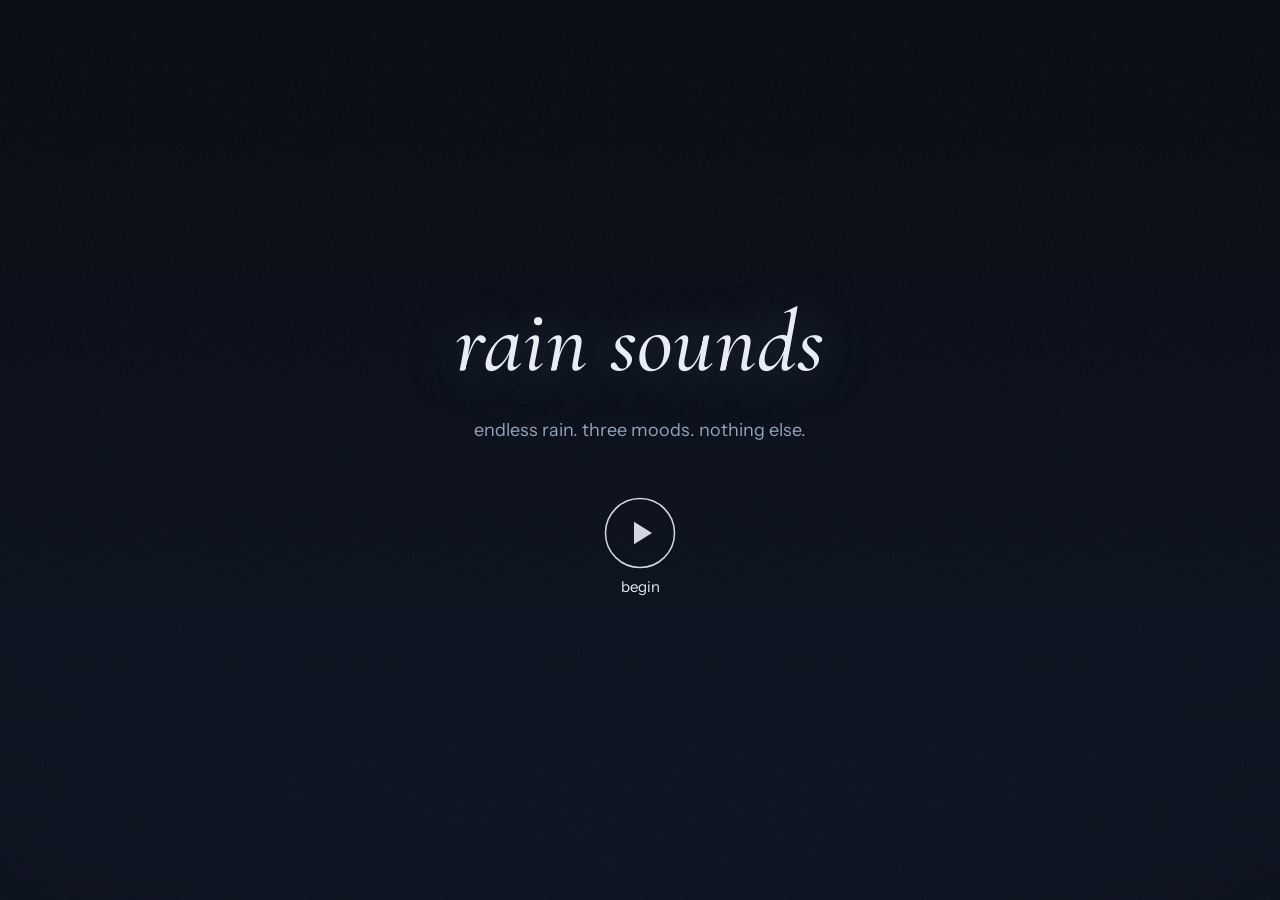
==== site/index.html @ cebce369 "Add Rain Sounds single-page website with generative rain and mood switching - site/: no-build static" ====
<!doctype html>
<html lang="en" data-theme="night">
<head>
<meta charset="utf-8">
<meta name="viewport" content="width=device-width, initial-scale=1, viewport-fit=cover">
<title>rain sounds</title>
<meta name="description" content="Endless rain. Three moods. Nothing else. Press begin and stay a while.">
<meta name="theme-color" content="#070b12">
<link rel="preconnect" href="https://fonts.googleapis.com">
<link rel="preconnect" href="https://fonts.gstatic.com" crossorigin>
<link href="https://fonts.googleapis.com/css2?family=Cormorant+Garamond:ital,wght@1,400;1,500&family=Instrument+Sans:wght@400;500&display=swap" rel="stylesheet">
<link rel="stylesheet" href="style.css">
<link rel="icon" href="data:image/svg+xml,%3Csvg xmlns='http://www.w3.org/2000/svg' viewBox='0 0 32 32'%3E%3Cpath d='M16 4C16 4 7 15.5 7 21a9 9 0 0 0 18 0C25 15.5 16 4 16 4Z' fill='%238fa8c8'/%3E%3C/svg%3E">
</head>
<body>

<canvas id="rain" aria-hidden="true"></canvas>
<div class="vignette" aria-hidden="true"></div>
<div class="grain" aria-hidden="true"></div>

<!-- Intro: the first tap is the ritual (autoplay is blocked anyway) -->
<div class="intro" id="intro">
  <h1 class="wordmark">rain sounds</h1>
  <p class="tagline">endless rain. three moods. nothing else.</p>
  <button class="begin" id="begin">
    <svg viewBox="0 0 48 48" aria-hidden="true"><circle cx="24" cy="24" r="23" fill="none" stroke="currentColor" stroke-width="1"/><path d="M20 16.5v15l12-7.5z" fill="currentColor"/></svg>
    <span>begin</span>
  </button>
  <p class="intro-note" id="intro-note" hidden></p>
</div>

<!-- Controls: fade away when you stop moving -->
<header class="brand" id="brand" hidden>
  <span class="brand-mark">rain sounds</span>
</header>

<footer class="controls" id="controls" hidden>
  <div class="controls-row">
    <button class="ctl play" id="play" aria-label="Pause" aria-keyshortcuts="Space">
      <svg class="ic-pause" viewBox="0 0 24 24" aria-hidden="true"><path d="M8 5.5h2.6v13H8zM13.4 5.5H16v13h-2.6z" fill="currentColor"/></svg>
      <svg class="ic-play" viewBox="0 0 24 24" aria-hidden="true"><path d="M8.5 5.5v13l10-6.5z" fill="currentColor"/></svg>
    </button>

    <nav class="moods" aria-label="Rain mood">
      <button class="mood" data-mood="drizzle" aria-keyshortcuts="1">drizzle</button>
      <button class="mood" data-mood="downpour" aria-keyshortcuts="2">downpour</button>
      <button class="mood" data-mood="tent" aria-keyshortcuts="3">tent</button>
    </nav>

    <div class="right">
      <label class="volume">
        <svg viewBox="0 0 24 24" aria-hidden="true"><path d="M4 9.5v5h3.5L12 18.5v-13L7.5 9.5H4z" fill="currentColor"/><path d="M15 9a4.2 4.2 0 0 1 0 6" fill="none" stroke="currentColor" stroke-width="1.6" stroke-linecap="round"/></svg>
        <input type="range" id="volume" min="0" max="100" step="1" value="80" aria-label="Volume">
      </label>
      <button class="ctl timer" id="timer" aria-label="Sleep timer">timer</button>
      <button class="ctl theme" id="theme" aria-label="Switch to day">
        <svg class="ic-sun" viewBox="0 0 24 24" aria-hidden="true"><circle cx="12" cy="12" r="4.2" fill="none" stroke="currentColor" stroke-width="1.6"/><path d="M12 2.8v2.4M12 18.8v2.4M2.8 12h2.4M18.8 12h2.4M5.5 5.5l1.7 1.7M16.8 16.8l1.7 1.7M18.5 5.5l-1.7 1.7M7.2 16.8l-1.7 1.7" stroke="currentColor" stroke-width="1.6" stroke-linecap="round"/></svg>
        <svg class="ic-moon" viewBox="0 0 24 24" aria-hidden="true"><path d="M20 14.5A8.5 8.5 0 0 1 9.5 4a8.5 8.5 0 1 0 10.5 10.5z" fill="none" stroke="currentColor" stroke-width="1.6" stroke-linejoin="round"/></svg>
      </button>
    </div>
  </div>
  <p class="mood-desc" id="mood-desc"></p>
</footer>

<noscript><p class="noscript">rain sounds needs JavaScript to make it rain.</p></noscript>

<script src="app.js"></script>
</body>
</html>
---- site/style.css ----
/* rain sounds — a 2am rain-streaked window.
   Tokens first; every value is a step on a scale. */

:root {
  /* type scale (1.25) */
  --t-xs: 0.813rem;  /* 13px — captions only */
  --t-sm: 0.938rem;  /* 15px — controls */
  --t-md: 1.125rem;  /* 18px — body/tagline */
  --t-lg: 1.75rem;
  --t-display: clamp(3rem, 9vw, 5.5rem);
  /* space scale */
  --s-1: 0.5rem; --s-2: 1rem; --s-3: 1.5rem; --s-4: 2.5rem; --s-5: 4rem;
  --ease: cubic-bezier(0.25, 0.1, 0.25, 1);
  --fade: 800ms;

  /* night — the identity */
  --bg-0: #070b12;
  --bg-1: #0b1322;
  --ink: #e8edf5;
  --ink-soft: #93a3ba;
  --glow: #a8c4e6;
  --line: rgba(168, 196, 230, 0.22);
  --grain-op: 0.05;
}

[data-theme="day"] {
  /* overcast morning — a designed theme, not an inversion */
  --bg-0: #b6c2cf;
  --bg-1: #d4dce4;
  --ink: #1b2634;
  --ink-soft: #46566b;
  --glow: #33475f;
  --line: rgba(27, 38, 52, 0.25);
  --grain-op: 0.04;
}

* { margin: 0; padding: 0; box-sizing: border-box; }

[hidden] { display: none !important; }

html, body { height: 100%; }

body {
  font-family: "Instrument Sans", system-ui, sans-serif;
  font-size: var(--t-md);
  color: var(--ink);
  background: linear-gradient(to bottom, var(--bg-0), var(--bg-1));
  overflow: hidden;
  transition: background 1.2s var(--ease), color 1.2s var(--ease);
  -webkit-font-smoothing: antialiased;
}

body.hide-cursor { cursor: none; }

canvas#rain { position: fixed; inset: 0; width: 100%; height: 100%; display: block; }

.vignette {
  position: fixed; inset: 0; pointer-events: none;
  background: radial-gradient(ellipse 120% 90% at 50% 40%, transparent 55%, rgba(0,0,0,0.35));
}
[data-theme="day"] .vignette {
  background: radial-gradient(ellipse 120% 90% at 50% 40%, transparent 60%, rgba(27,38,52,0.18));
}

/* film grain: tiled SVG noise, faint */
.grain {
  position: fixed; inset: -50%; width: 200%; height: 200%;
  pointer-events: none; opacity: var(--grain-op);
  background-image: url("data:image/svg+xml,%3Csvg xmlns='http://www.w3.org/2000/svg' width='240' height='240'%3E%3Cfilter id='n'%3E%3CfeTurbulence type='fractalNoise' baseFrequency='0.85' numOctaves='2'/%3E%3C/filter%3E%3Crect width='240' height='240' filter='url(%23n)'/%3E%3C/svg%3E");
  animation: grain-shift 900ms steps(3) infinite;
}
@keyframes grain-shift {
  0% { transform: translate(0, 0); }
  33% { transform: translate(-2%, 1%); }
  66% { transform: translate(1%, -2%); }
  100% { transform: translate(0, 0); }
}

/* ---------- intro ---------- */

.intro {
  position: fixed; inset: 0; z-index: 3;
  display: flex; flex-direction: column; align-items: center; justify-content: center;
  gap: var(--s-3); text-align: center; padding: var(--s-3);
  transition: opacity 1.4s var(--ease), visibility 1.4s;
}
.intro.gone { opacity: 0; visibility: hidden; pointer-events: none; }

.wordmark {
  font-family: "Cormorant Garamond", serif;
  font-style: italic; font-weight: 500;
  font-size: var(--t-display);
  letter-spacing: 0.01em;
  text-shadow: 0 0 60px color-mix(in srgb, var(--glow) 35%, transparent);
}

.tagline { color: var(--ink-soft); font-size: var(--t-md); }

.begin {
  margin-top: var(--s-2);
  display: flex; flex-direction: column; align-items: center; gap: var(--s-1);
  background: none; border: none; color: var(--ink);
  font: inherit; font-size: var(--t-sm);
  cursor: pointer; padding: var(--s-2);
  transition: transform 300ms var(--ease), color 300ms;
}
.begin svg { width: 72px; height: 72px; opacity: 0.9; transition: opacity 300ms; }
.begin:hover { transform: scale(1.05); }
.begin:hover svg { opacity: 1; }
.begin:focus-visible, .ctl:focus-visible, .mood:focus-visible, input:focus-visible {
  outline: 1px solid var(--glow); outline-offset: 4px; border-radius: 2px;
}

.intro-note { color: var(--ink-soft); font-size: var(--t-sm); max-width: 34ch; }

/* ---------- persistent chrome ---------- */

.brand {
  position: fixed; top: var(--s-3); left: var(--s-4); z-index: 2;
  transition: opacity var(--fade) var(--ease);
}
.brand-mark {
  font-family: "Cormorant Garamond", serif; font-style: italic;
  font-size: var(--t-lg); color: var(--ink);
}

.controls {
  position: fixed; left: 0; right: 0; bottom: 0; z-index: 2;
  display: flex; flex-direction: column; align-items: center; gap: var(--s-1);
  padding: var(--s-3) var(--s-3) calc(var(--s-3) + env(safe-area-inset-bottom));
  transition: opacity var(--fade) var(--ease);
}

body.idle .controls, body.idle .brand { opacity: 0; pointer-events: none; }

.controls-row {
  display: flex; align-items: center; gap: var(--s-3);
  flex-wrap: wrap; justify-content: center;
}

.ctl {
  min-width: 44px; min-height: 44px;
  display: inline-flex; align-items: center; justify-content: center;
  background: none; border: none; color: var(--ink);
  font: inherit; font-size: var(--t-sm); cursor: pointer;
  opacity: 0.85; transition: opacity 200ms, transform 200ms var(--ease);
}
.ctl:hover { opacity: 1; transform: translateY(-1px); }
.ctl svg { width: 26px; height: 26px; }

.play .ic-play { display: none; }
body.paused .play .ic-play { display: block; }
body.paused .play .ic-pause { display: none; }

.moods { display: flex; gap: var(--s-2); }
.mood {
  min-height: 44px; padding: 0 var(--s-2);
  background: none; border: none; cursor: pointer;
  font: inherit; font-size: var(--t-sm);
  color: var(--ink-soft);
  transition: color 400ms, text-shadow 400ms;
}
.mood:hover { color: var(--ink); }
.mood.active {
  color: var(--ink);
  text-shadow: 0 0 18px color-mix(in srgb, var(--glow) 60%, transparent);
}

.right { display: flex; align-items: center; gap: var(--s-2); }

.volume { display: inline-flex; align-items: center; gap: var(--s-1); color: var(--ink-soft); }
.volume svg { width: 20px; height: 20px; flex: none; }
input[type="range"] {
  appearance: none; -webkit-appearance: none;
  width: 96px; height: 44px; background: transparent; cursor: pointer;
}
input[type="range"]::-webkit-slider-runnable-track {
  height: 2px; background: var(--line); border-radius: 1px;
}
input[type="range"]::-webkit-slider-thumb {
  -webkit-appearance: none; appearance: none;
  width: 12px; height: 12px; border-radius: 50%;
  background: var(--ink); margin-top: -5px;
  transition: transform 150ms var(--ease);
}
input[type="range"]:hover::-webkit-slider-thumb { transform: scale(1.25); }
input[type="range"]::-moz-range-track { height: 2px; background: var(--line); }
input[type="range"]::-moz-range-thumb {
  width: 12px; height: 12px; border: none; border-radius: 50%; background: var(--ink);
}

.timer.armed { color: var(--glow); opacity: 1; }

.theme .ic-moon { display: none; }
[data-theme="day"] .theme .ic-moon { display: block; }
[data-theme="day"] .theme .ic-sun { display: none; }

.mood-desc {
  color: var(--ink-soft); font-size: var(--t-sm);
  min-height: 1.4em; text-align: center;
  transition: opacity 600ms var(--ease);
}
.mood-desc.swap { opacity: 0; }

.noscript {
  position: fixed; inset: 0; display: grid; place-items: center;
  font-size: var(--t-md); color: var(--ink);
}

@media (max-width: 640px) {
  .brand { left: var(--s-3); }
  .controls-row { gap: var(--s-2); }
  input[type="range"] { width: 72px; }
}

@media (prefers-reduced-motion: reduce) {
  .grain { animation: none; }
  .begin:hover { transform: none; }
}
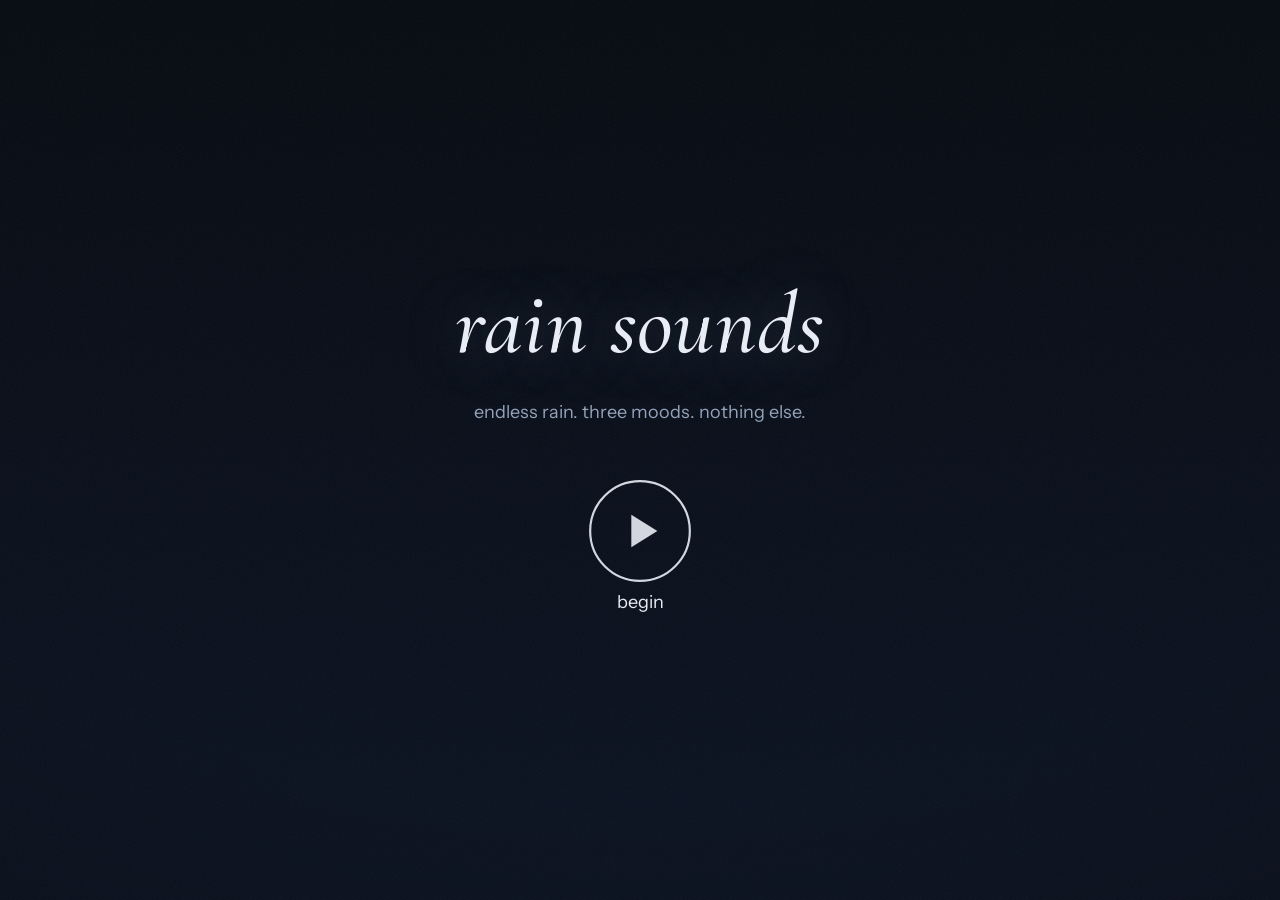
==== commit 0af5d179: "Bigger accessible controls + natural rain video background - Controls enlarged: 64px circled play, 5" ====
--- a/site/index.html
+++ b/site/index.html
@@ -4,6 +4,15 @@
 <meta charset="utf-8">
 <meta name="viewport" content="width=device-width, initial-scale=1, viewport-fit=cover">
 <title>rain sounds</title>
+<!-- Google tag (gtag.js) -->
+<script async src="https://www.googletagmanager.com/gtag/js?id=G-R0WG1FMRF6"></script>
+<script>
+  window.dataLayer = window.dataLayer || [];
+  function gtag(){dataLayer.push(arguments);}
+  gtag('js', new Date());
+
+  gtag('config', 'G-R0WG1FMRF6');
+</script>
 <meta name="description" content="Endless rain. Three moods. Nothing else. Press begin and stay a while.">
 <meta name="theme-color" content="#070b12">
 <link rel="preconnect" href="https://fonts.googleapis.com">
@@ -14,6 +23,10 @@
 </head>
 <body>
 
+<video id="bgvideo" class="bgvideo" muted loop playsinline preload="none" aria-hidden="true">
+  <source src="video_rain.webm" type="video/webm">
+  <source src="video_rain.mp4" type="video/mp4">
+</video>
 <canvas id="rain" aria-hidden="true"></canvas>
 <div class="vignette" aria-hidden="true"></div>
 <div class="grain" aria-hidden="true"></div>
--- a/site/style.css
+++ b/site/style.css
@@ -52,6 +52,17 @@
 
 body.hide-cursor { cursor: none; }
 
+.bgvideo {
+  position: fixed; inset: 0; width: 100%; height: 100%;
+  object-fit: cover; opacity: 0;
+  transition: opacity 2.5s var(--ease), filter 1.2s var(--ease);
+  /* night grade: the daylight window becomes a 2am one */
+  filter: brightness(0.38) saturate(0.7) contrast(1.05);
+}
+.bgvideo.on { opacity: 0.85; }
+[data-theme="day"] .bgvideo { filter: brightness(1.02) saturate(0.85); }
+[data-theme="day"] .bgvideo.on { opacity: 0.9; }
+
 canvas#rain { position: fixed; inset: 0; width: 100%; height: 100%; display: block; }
 
 .vignette {
@@ -104,7 +115,8 @@
   cursor: pointer; padding: var(--s-2);
   transition: transform 300ms var(--ease), color 300ms;
 }
-.begin svg { width: 72px; height: 72px; opacity: 0.9; transition: opacity 300ms; }
+.begin { font-size: var(--t-md); }
+.begin svg { width: 104px; height: 104px; opacity: 0.9; transition: opacity 300ms; }
 .begin:hover { transform: scale(1.05); }
 .begin:hover svg { opacity: 1; }
 .begin:focus-visible, .ctl:focus-visible, .mood:focus-visible, input:focus-visible {
@@ -122,13 +134,20 @@
 .brand-mark {
   font-family: "Cormorant Garamond", serif; font-style: italic;
   font-size: var(--t-lg); color: var(--ink);
-}
+  text-shadow: 0 1px 14px rgba(4, 7, 12, 0.55);
+}
+[data-theme="day"] .brand-mark { text-shadow: 0 1px 14px rgba(224, 230, 236, 0.85); }
 
 .controls {
   position: fixed; left: 0; right: 0; bottom: 0; z-index: 2;
   display: flex; flex-direction: column; align-items: center; gap: var(--s-1);
-  padding: var(--s-3) var(--s-3) calc(var(--s-3) + env(safe-area-inset-bottom));
+  padding: var(--s-4) var(--s-3) calc(var(--s-3) + env(safe-area-inset-bottom));
   transition: opacity var(--fade) var(--ease);
+  /* scrim so controls stay readable over live video */
+  background: linear-gradient(to top, rgba(4, 7, 12, 0.72), transparent);
+}
+[data-theme="day"] .controls {
+  background: linear-gradient(to top, rgba(212, 220, 228, 0.95) 40%, transparent);
 }
 
 body.idle .controls, body.idle .brand { opacity: 0; pointer-events: none; }
@@ -139,14 +158,20 @@
 }
 
 .ctl {
-  min-width: 44px; min-height: 44px;
+  min-width: 52px; min-height: 52px;
   display: inline-flex; align-items: center; justify-content: center;
   background: none; border: none; color: var(--ink);
-  font: inherit; font-size: var(--t-sm); cursor: pointer;
-  opacity: 0.85; transition: opacity 200ms, transform 200ms var(--ease);
+  font: inherit; font-size: var(--t-md); cursor: pointer;
+  opacity: 0.9; transition: opacity 200ms, transform 200ms var(--ease);
 }
 .ctl:hover { opacity: 1; transform: translateY(-1px); }
-.ctl svg { width: 26px; height: 26px; }
+.ctl svg { width: 32px; height: 32px; }
+
+.play {
+  min-width: 64px; min-height: 64px;
+  border: 1px solid var(--line); border-radius: 50%;
+}
+.play svg { width: 30px; height: 30px; }
 
 .play .ic-play { display: none; }
 body.paused .play .ic-play { display: block; }
@@ -154,9 +179,9 @@
 
 .moods { display: flex; gap: var(--s-2); }
 .mood {
-  min-height: 44px; padding: 0 var(--s-2);
+  min-height: 52px; padding: 0 var(--s-2);
   background: none; border: none; cursor: pointer;
-  font: inherit; font-size: var(--t-sm);
+  font: inherit; font-size: var(--t-md);
   color: var(--ink-soft);
   transition: color 400ms, text-shadow 400ms;
 }
@@ -169,24 +194,24 @@
 .right { display: flex; align-items: center; gap: var(--s-2); }
 
 .volume { display: inline-flex; align-items: center; gap: var(--s-1); color: var(--ink-soft); }
-.volume svg { width: 20px; height: 20px; flex: none; }
+.volume svg { width: 24px; height: 24px; flex: none; }
 input[type="range"] {
   appearance: none; -webkit-appearance: none;
-  width: 96px; height: 44px; background: transparent; cursor: pointer;
+  width: 140px; height: 52px; background: transparent; cursor: pointer;
 }
 input[type="range"]::-webkit-slider-runnable-track {
   height: 2px; background: var(--line); border-radius: 1px;
 }
 input[type="range"]::-webkit-slider-thumb {
   -webkit-appearance: none; appearance: none;
-  width: 12px; height: 12px; border-radius: 50%;
-  background: var(--ink); margin-top: -5px;
+  width: 16px; height: 16px; border-radius: 50%;
+  background: var(--ink); margin-top: -7px;
   transition: transform 150ms var(--ease);
 }
 input[type="range"]:hover::-webkit-slider-thumb { transform: scale(1.25); }
 input[type="range"]::-moz-range-track { height: 2px; background: var(--line); }
 input[type="range"]::-moz-range-thumb {
-  width: 12px; height: 12px; border: none; border-radius: 50%; background: var(--ink);
+  width: 16px; height: 16px; border: none; border-radius: 50%; background: var(--ink);
 }
 
 .timer.armed { color: var(--glow); opacity: 1; }
@@ -196,7 +221,7 @@
 [data-theme="day"] .theme .ic-sun { display: none; }
 
 .mood-desc {
-  color: var(--ink-soft); font-size: var(--t-sm);
+  color: var(--ink-soft); font-size: var(--t-md);
   min-height: 1.4em; text-align: center;
   transition: opacity 600ms var(--ease);
 }
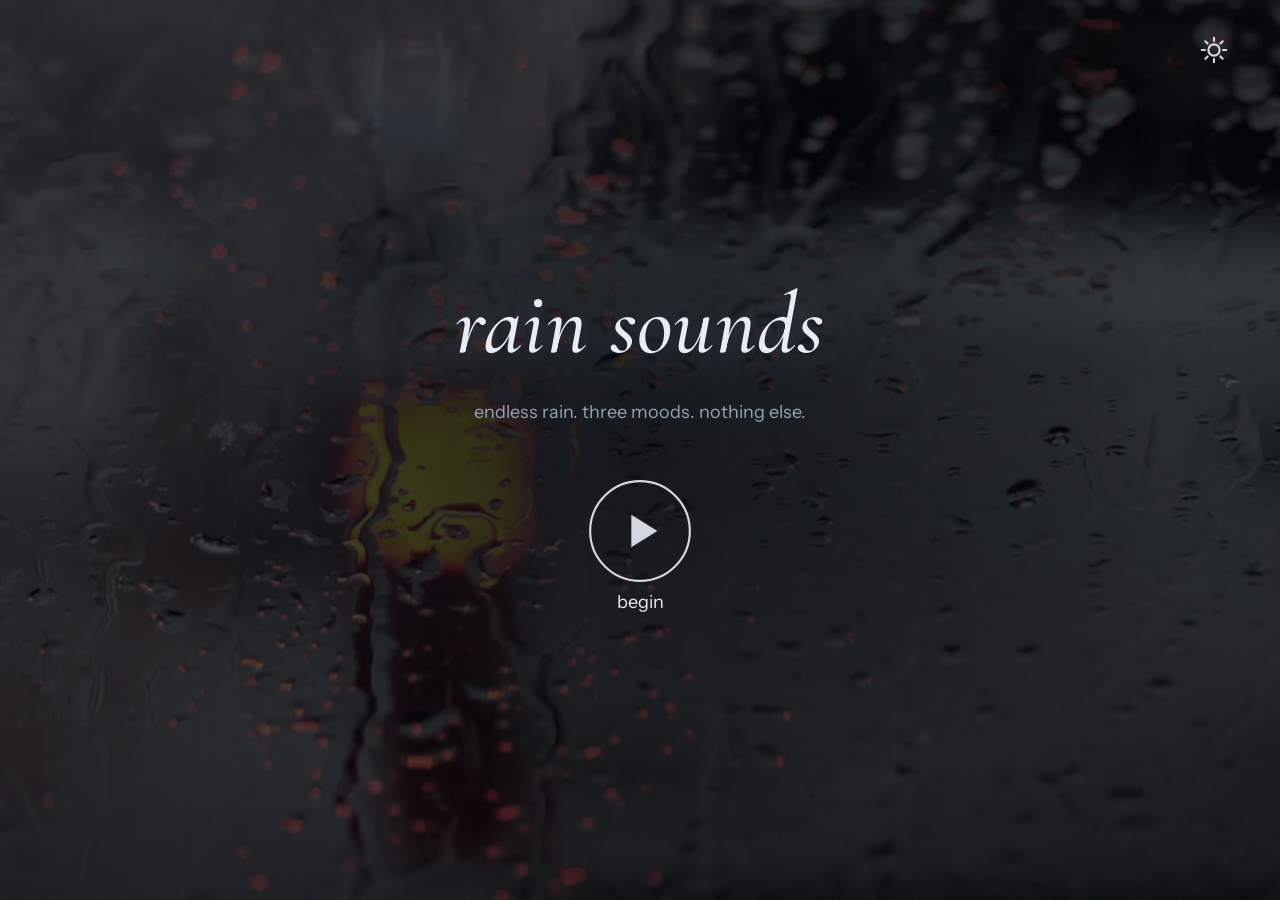
==== commit 668a9efc: "Video background from first paint; theme toggle reachable on intro - Rain footage now autoplays mute" ====
--- a/site/index.html
+++ b/site/index.html
@@ -30,6 +30,12 @@
 <canvas id="rain" aria-hidden="true"></canvas>
 <div class="vignette" aria-hidden="true"></div>
 <div class="grain" aria-hidden="true"></div>
+
+<!-- Theme switch lives outside the controls so it's reachable from the intro too -->
+<button class="ctl theme theme-corner" id="theme" aria-label="Switch to day">
+  <svg class="ic-sun" viewBox="0 0 24 24" aria-hidden="true"><circle cx="12" cy="12" r="4.2" fill="none" stroke="currentColor" stroke-width="1.6"/><path d="M12 2.8v2.4M12 18.8v2.4M2.8 12h2.4M18.8 12h2.4M5.5 5.5l1.7 1.7M16.8 16.8l1.7 1.7M18.5 5.5l-1.7 1.7M7.2 16.8l-1.7 1.7" stroke="currentColor" stroke-width="1.6" stroke-linecap="round"/></svg>
+  <svg class="ic-moon" viewBox="0 0 24 24" aria-hidden="true"><path d="M20 14.5A8.5 8.5 0 0 1 9.5 4a8.5 8.5 0 1 0 10.5 10.5z" fill="none" stroke="currentColor" stroke-width="1.6" stroke-linejoin="round"/></svg>
+</button>
 
 <!-- Intro: the first tap is the ritual (autoplay is blocked anyway) -->
 <div class="intro" id="intro">
@@ -66,9 +72,8 @@
         <input type="range" id="volume" min="0" max="100" step="1" value="80" aria-label="Volume">
       </label>
       <button class="ctl timer" id="timer" aria-label="Sleep timer">timer</button>
-      <button class="ctl theme" id="theme" aria-label="Switch to day">
-        <svg class="ic-sun" viewBox="0 0 24 24" aria-hidden="true"><circle cx="12" cy="12" r="4.2" fill="none" stroke="currentColor" stroke-width="1.6"/><path d="M12 2.8v2.4M12 18.8v2.4M2.8 12h2.4M18.8 12h2.4M5.5 5.5l1.7 1.7M16.8 16.8l1.7 1.7M18.5 5.5l-1.7 1.7M7.2 16.8l-1.7 1.7" stroke="currentColor" stroke-width="1.6" stroke-linecap="round"/></svg>
-        <svg class="ic-moon" viewBox="0 0 24 24" aria-hidden="true"><path d="M20 14.5A8.5 8.5 0 0 1 9.5 4a8.5 8.5 0 1 0 10.5 10.5z" fill="none" stroke="currentColor" stroke-width="1.6" stroke-linejoin="round"/></svg>
+      <button class="ctl wake" id="wake" aria-label="Keep screen awake" aria-pressed="false" hidden>
+        <svg viewBox="0 0 24 24" aria-hidden="true"><rect x="3.2" y="4.8" width="17.6" height="11.4" rx="1.6" fill="none" stroke="currentColor" stroke-width="1.6"/><path d="M9 19.4h6" stroke="currentColor" stroke-width="1.6" stroke-linecap="round"/><circle cx="12" cy="10.5" r="2.2" fill="currentColor"/></svg>
       </button>
     </div>
   </div>
--- a/site/style.css
+++ b/site/style.css
@@ -94,6 +94,9 @@
   display: flex; flex-direction: column; align-items: center; justify-content: center;
   gap: var(--s-3); text-align: center; padding: var(--s-3);
   transition: opacity 1.4s var(--ease), visibility 1.4s;
+  /* soft pool of ground color so the words hold against the live footage */
+  background: radial-gradient(ellipse 62% 55% at 50% 50%,
+    color-mix(in srgb, var(--bg-0) 62%, transparent), transparent 72%);
 }
 .intro.gone { opacity: 0; visibility: hidden; pointer-events: none; }
 
@@ -216,6 +219,17 @@
 
 .timer.armed { color: var(--glow); opacity: 1; }
 
+.wake[aria-pressed="true"] {
+  color: var(--glow); opacity: 1;
+  text-shadow: 0 0 18px color-mix(in srgb, var(--glow) 60%, transparent);
+}
+
+.theme-corner {
+  position: fixed; top: var(--s-3); right: var(--s-4); z-index: 4;
+  transition: opacity var(--fade) var(--ease);
+}
+body.idle .theme-corner { opacity: 0; pointer-events: none; }
+
 .theme .ic-moon { display: none; }
 [data-theme="day"] .theme .ic-moon { display: block; }
 [data-theme="day"] .theme .ic-sun { display: none; }
@@ -234,6 +248,7 @@
 
 @media (max-width: 640px) {
   .brand { left: var(--s-3); }
+  .theme-corner { right: var(--s-3); }
   .controls-row { gap: var(--s-2); }
   input[type="range"] { width: 72px; }
 }
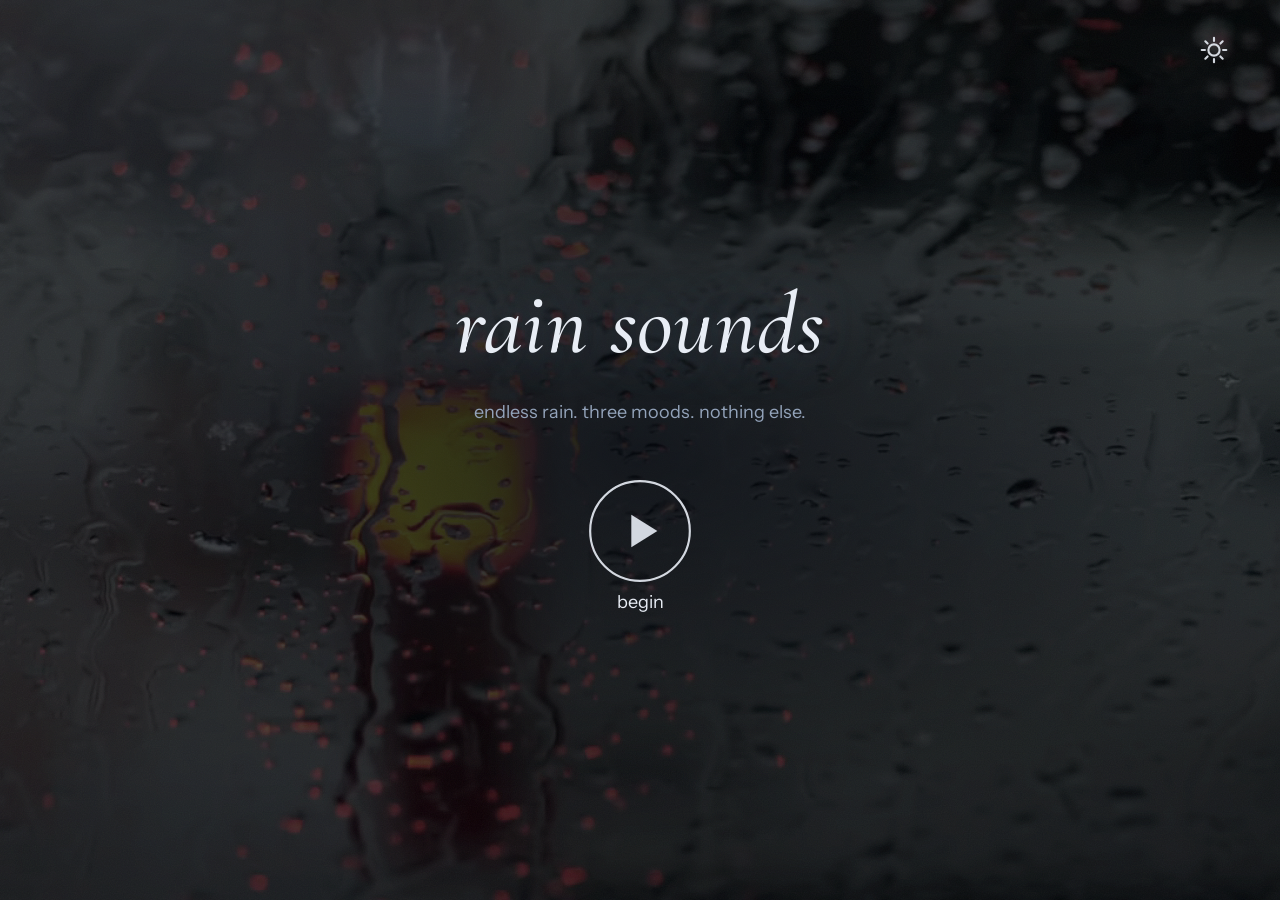
==== commit 5ab2d512: "Add Google Search Console verification meta tag Co-Authored-By: Claude Fable 5 <noreply@anthropic.co" ====
--- a/site/index.html
+++ b/site/index.html
@@ -14,6 +14,7 @@
   gtag('config', 'G-R0WG1FMRF6');
 </script>
 <meta name="description" content="Endless rain. Three moods. Nothing else. Press begin and stay a while.">
+<meta name="google-site-verification" content="pO0JWJTfZUCn_9qJ_wSiUfQq99MrpOk1Ene9CRIOT8I">
 <meta name="theme-color" content="#070b12">
 <link rel="preconnect" href="https://fonts.googleapis.com">
 <link rel="preconnect" href="https://fonts.gstatic.com" crossorigin>
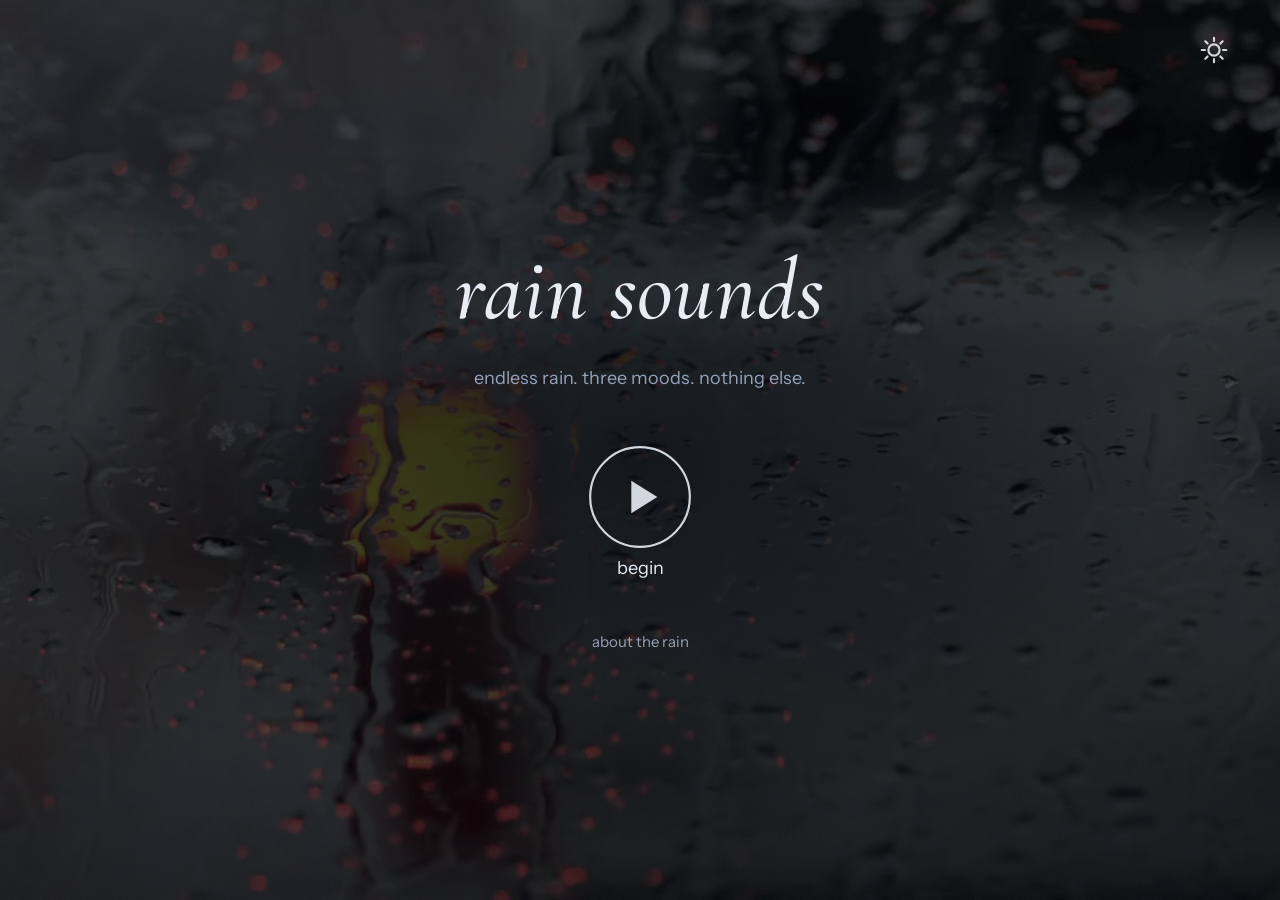
==== commit 5e70c705: "SEO + GEO optimization from deep-research findings - About panel: ~370 words of crawlable descriptiv" ====
--- a/site/index.html
+++ b/site/index.html
@@ -3,7 +3,33 @@
 <head>
 <meta charset="utf-8">
 <meta name="viewport" content="width=device-width, initial-scale=1, viewport-fit=cover">
-<title>rain sounds</title>
+<title>rain sounds — endless rain for sleep &amp; focus</title>
+<link rel="canonical" href="https://rainsounds.vercel.app/">
+<meta property="og:title" content="rain sounds — endless rain for sleep &amp; focus">
+<meta property="og:description" content="Free, endless, gapless rain. Three moods — drizzle, downpour, tent — a sleep timer, and nothing else. Press begin and stay a while.">
+<meta property="og:url" content="https://rainsounds.vercel.app/">
+<meta property="og:type" content="website">
+<meta property="og:image" content="https://rainsounds.vercel.app/og.jpg">
+<meta property="og:image:width" content="1200">
+<meta property="og:image:height" content="630">
+<meta name="twitter:card" content="summary_large_image">
+<meta name="twitter:title" content="rain sounds — endless rain for sleep &amp; focus">
+<meta name="twitter:description" content="Free, endless, gapless rain. Three moods, a sleep timer, and nothing else.">
+<meta name="twitter:image" content="https://rainsounds.vercel.app/og.jpg">
+<script type="application/ld+json">
+{
+  "@context": "https://schema.org",
+  "@type": "WebApplication",
+  "name": "rain sounds",
+  "url": "https://rainsounds.vercel.app/",
+  "description": "A free web app that plays continuous, seamlessly looping rain for sleep and focus. Three moods (drizzle, downpour, tent), a sleep timer with a slow fade-out, night and day themes, and gapless audio that runs until you stop it.",
+  "applicationCategory": "LifestyleApplication",
+  "operatingSystem": "Any",
+  "browserRequirements": "Requires JavaScript and a modern browser",
+  "offers": { "@type": "Offer", "price": "0", "priceCurrency": "USD" },
+  "featureList": "Endless gapless rain loops, three rain moods, 2-second crossfade switching, sleep timer (15/30/60 minutes) with slow fade-out, volume control, keyboard shortcuts, lock-screen media controls, night and day themes, optional keep-screen-awake mode"
+}
+</script>
 <!-- Google tag (gtag.js) -->
 <script async src="https://www.googletagmanager.com/gtag/js?id=G-R0WG1FMRF6"></script>
 <script>
@@ -47,7 +73,59 @@
     <span>begin</span>
   </button>
   <p class="intro-note" id="intro-note" hidden></p>
+  <button class="about-link" id="about-open">about the rain</button>
 </div>
+
+<!-- About: always in the DOM so crawlers and answer engines can read it -->
+<section class="about" id="about" hidden aria-label="About rain sounds">
+  <div class="about-inner">
+    <button class="about-close" id="about-close" aria-label="Close">&times;</button>
+
+    <h2>endless rain, for sleep and focus</h2>
+    <p>rain sounds is a free web app that plays continuous, seamlessly looping
+    rain. Pick one of three moods, press begin, and it rains until you stop it.
+    The loops are gapless, so the rain never stutters, restarts, or clicks.</p>
+
+    <h3>the three moods</h3>
+    <p><strong>drizzle</strong> is a light, sparse patter, barely there.
+    <strong>downpour</strong> is heavy, steady rain all around you.
+    <strong>tent</strong> is rain drumming on canvas with thunder far away.
+    Switching moods crossfades the sound over two seconds while the visual
+    rain changes density to match, like the weather itself turning.</p>
+
+    <h3>why rain helps you sleep and concentrate</h3>
+    <p>Steady rain is a natural broadband sound. It masks the sudden noises,
+    such as traffic, doors, and voices, that wake you at night or break your
+    concentration. The research on continuous background sound is
+    encouraging: a 2017 study in <em>Frontiers in Neurology</em> found that
+    broadband sound cut the time healthy sleepers took to fall asleep by
+    roughly 38% in a model of transient insomnia
+    (<a href="https://doi.org/10.3389/fneur.2017.00718" rel="noopener">Messineo
+    et&nbsp;al., 2017</a>). An earlier study in the <em>Journal of Theoretical
+    Biology</em> reported that steady pink-noise-like sound produced more
+    stable brain activity and more consolidated sleep
+    (<a href="https://doi.org/10.1016/j.jtbi.2012.03.007" rel="noopener">Zhou
+    et&nbsp;al., 2012</a>). Rain belongs to this family of smooth,
+    unpredictable-yet-even sounds, which is why so many people fall asleep
+    to it.</p>
+
+    <h3>common questions</h3>
+    <p><strong>Is it free?</strong> Yes, completely. No account, no ads,
+    nothing to install.</p>
+    <p><strong>Does it really loop forever?</strong> Yes. The audio plays as
+    a gapless loop until you pause it or the sleep timer fades it out.</p>
+    <p><strong>Can I fall asleep to it?</strong> That is what the timer is
+    for: choose 15, 30, or 60 minutes and the rain fades out slowly over a
+    final minute, gently enough not to wake you.</p>
+    <p><strong>Does it keep playing when my phone locks?</strong> Yes, the
+    audio continues with the screen off, and play controls appear on your
+    lock screen. There is also an optional keep-screen-awake mode if you
+    want the visuals running.</p>
+    <p><strong>What am I looking at?</strong> Real rain filmed through a
+    window, with generated rainfall layered over it, in a night theme and an
+    overcast day theme.</p>
+  </div>
+</section>
 
 <!-- Controls: fade away when you stop moving -->
 <header class="brand" id="brand" hidden>
@@ -73,6 +151,7 @@
         <input type="range" id="volume" min="0" max="100" step="1" value="80" aria-label="Volume">
       </label>
       <button class="ctl timer" id="timer" aria-label="Sleep timer">timer</button>
+      <button class="ctl" id="about-open-2" aria-label="About rain sounds">about</button>
       <button class="ctl wake" id="wake" aria-label="Keep screen awake" aria-pressed="false" hidden>
         <svg viewBox="0 0 24 24" aria-hidden="true"><rect x="3.2" y="4.8" width="17.6" height="11.4" rx="1.6" fill="none" stroke="currentColor" stroke-width="1.6"/><path d="M9 19.4h6" stroke="currentColor" stroke-width="1.6" stroke-linecap="round"/><circle cx="12" cy="10.5" r="2.2" fill="currentColor"/></svg>
       </button>
--- a/site/style.css
+++ b/site/style.css
@@ -128,6 +128,46 @@
 
 .intro-note { color: var(--ink-soft); font-size: var(--t-sm); max-width: 34ch; }
 
+.about-link {
+  background: none; border: none; cursor: pointer;
+  font: inherit; font-size: var(--t-sm); color: var(--ink-soft);
+  min-height: 44px; padding: 0 var(--s-2);
+  transition: color 300ms;
+}
+.about-link:hover { color: var(--ink); }
+
+/* ---------- about panel ---------- */
+
+.about {
+  position: fixed; inset: 0; z-index: 5;
+  overflow-y: auto;
+  background: color-mix(in srgb, var(--bg-0) 88%, transparent);
+  backdrop-filter: blur(14px);
+  -webkit-backdrop-filter: blur(14px);
+}
+.about-inner {
+  max-width: 60ch; margin: 0 auto;
+  padding: var(--s-5) var(--s-3) var(--s-5);
+  position: relative;
+}
+.about h2 {
+  font-family: "Cormorant Garamond", serif; font-style: italic; font-weight: 500;
+  font-size: var(--t-lg); margin-bottom: var(--s-3);
+}
+.about h3 {
+  font-family: "Cormorant Garamond", serif; font-style: italic; font-weight: 500;
+  font-size: 1.35rem; margin: var(--s-4) 0 var(--s-2);
+}
+.about p { line-height: 1.65; margin-bottom: var(--s-2); color: var(--ink); }
+.about strong { font-weight: 500; }
+.about a { color: var(--glow); text-underline-offset: 3px; }
+.about-close {
+  position: sticky; top: var(--s-2); float: right;
+  min-width: 44px; min-height: 44px;
+  background: none; border: none; cursor: pointer;
+  color: var(--ink); font-size: 1.6rem; line-height: 1;
+}
+
 /* ---------- persistent chrome ---------- */
 
 .brand {
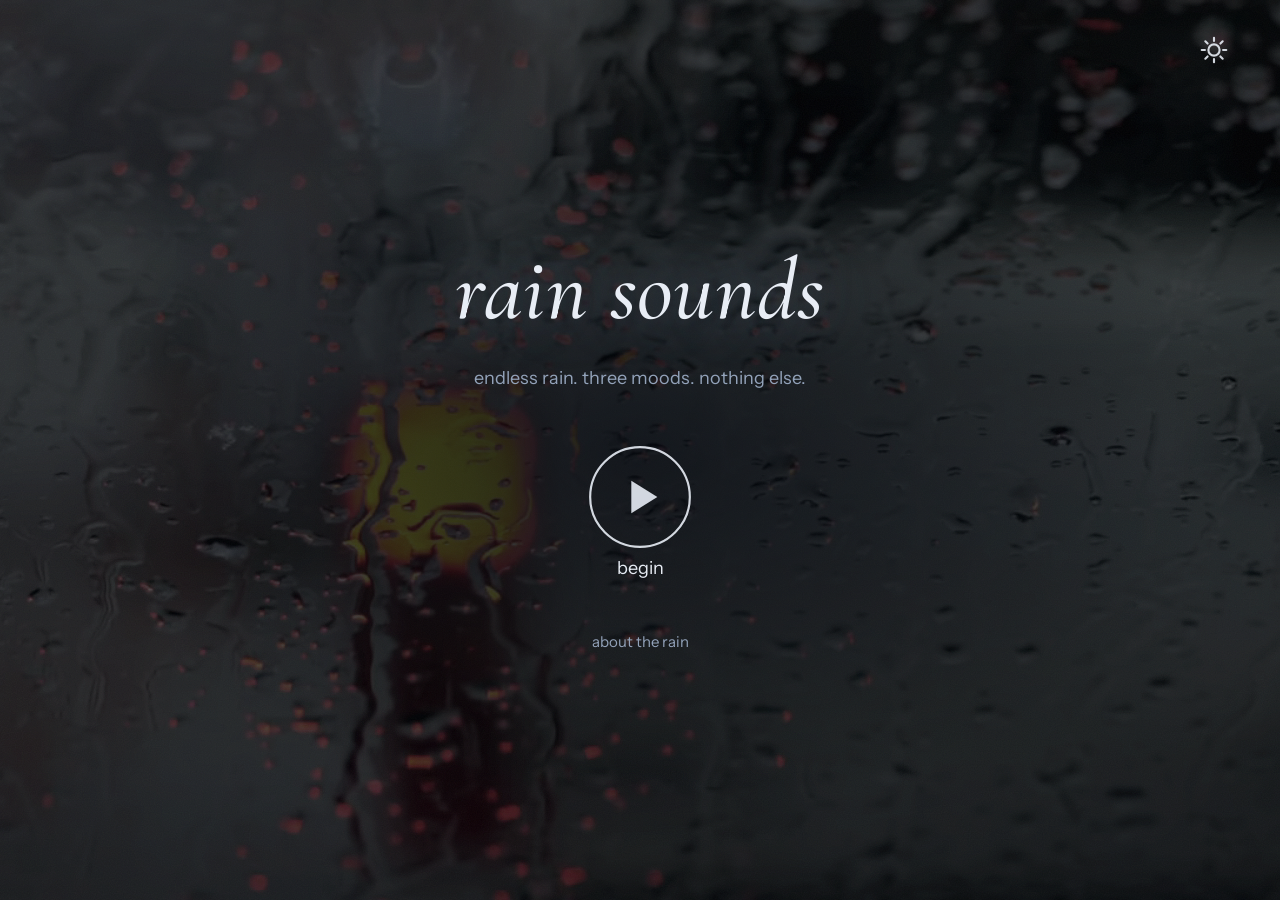
==== commit 68f9001e: "Migrate to rainsound.io custom domain Canonical, OG, JSON-LD, robots and sitemap now point at rainso" ====
--- a/site/index.html
+++ b/site/index.html
@@ -4,24 +4,24 @@
 <meta charset="utf-8">
 <meta name="viewport" content="width=device-width, initial-scale=1, viewport-fit=cover">
 <title>rain sounds — endless rain for sleep &amp; focus</title>
-<link rel="canonical" href="https://rainsounds.vercel.app/">
+<link rel="canonical" href="https://rainsound.io/">
 <meta property="og:title" content="rain sounds — endless rain for sleep &amp; focus">
 <meta property="og:description" content="Free, endless, gapless rain. Three moods — drizzle, downpour, tent — a sleep timer, and nothing else. Press begin and stay a while.">
-<meta property="og:url" content="https://rainsounds.vercel.app/">
+<meta property="og:url" content="https://rainsound.io/">
 <meta property="og:type" content="website">
-<meta property="og:image" content="https://rainsounds.vercel.app/og.jpg">
+<meta property="og:image" content="https://rainsound.io/og.jpg">
 <meta property="og:image:width" content="1200">
 <meta property="og:image:height" content="630">
 <meta name="twitter:card" content="summary_large_image">
 <meta name="twitter:title" content="rain sounds — endless rain for sleep &amp; focus">
 <meta name="twitter:description" content="Free, endless, gapless rain. Three moods, a sleep timer, and nothing else.">
-<meta name="twitter:image" content="https://rainsounds.vercel.app/og.jpg">
+<meta name="twitter:image" content="https://rainsound.io/og.jpg">
 <script type="application/ld+json">
 {
   "@context": "https://schema.org",
   "@type": "WebApplication",
   "name": "rain sounds",
-  "url": "https://rainsounds.vercel.app/",
+  "url": "https://rainsound.io/",
   "description": "A free web app that plays continuous, seamlessly looping rain for sleep and focus. Three moods (drizzle, downpour, tent), a sleep timer with a slow fade-out, night and day themes, and gapless audio that runs until you stop it.",
   "applicationCategory": "LifestyleApplication",
   "operatingSystem": "Any",
